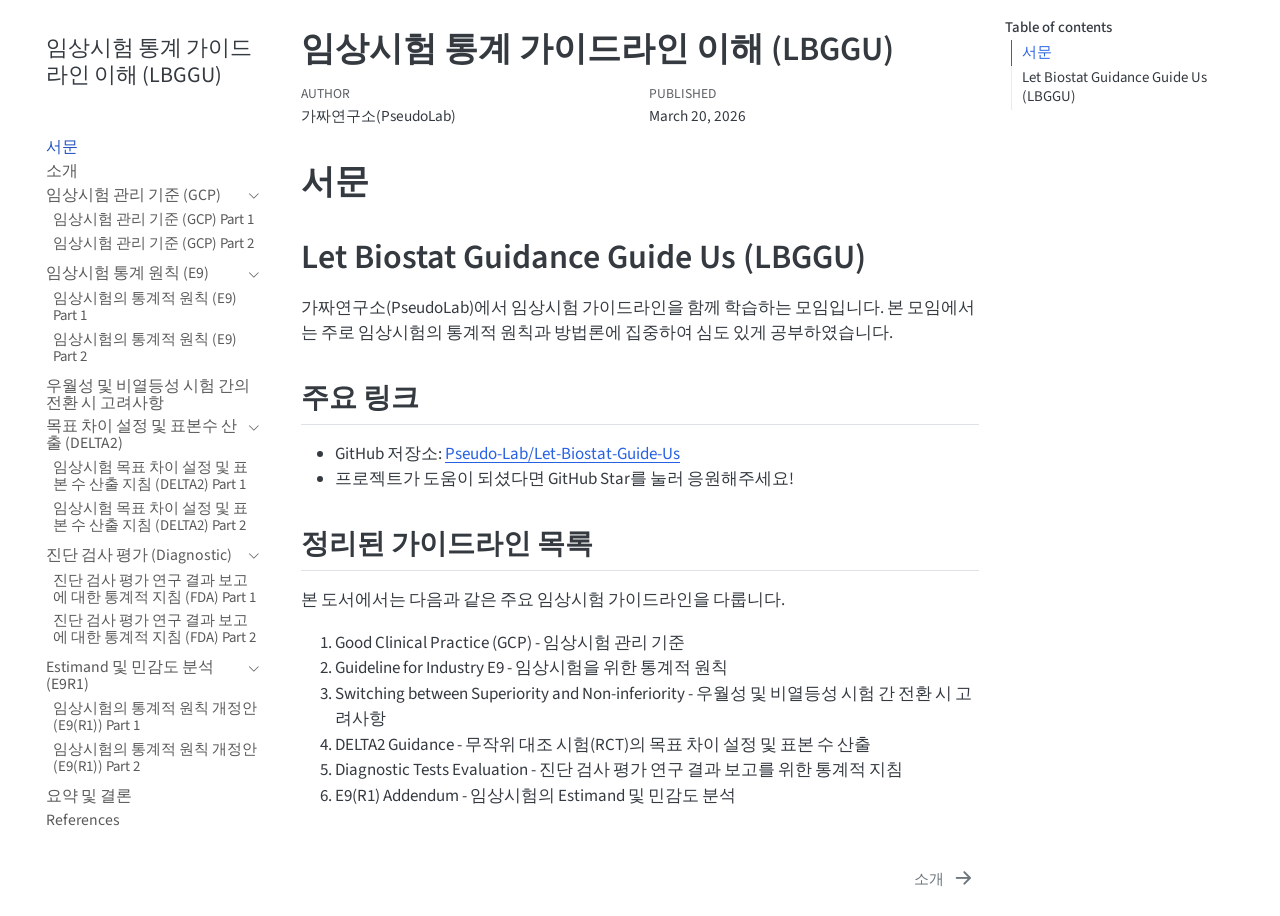
==== index.html @ e2dd45e2 "Built site for gh-pages" ====
<!DOCTYPE html>
<html xmlns="http://www.w3.org/1999/xhtml" lang="en" xml:lang="en"><head>

<meta charset="utf-8">
<meta name="generator" content="quarto-1.8.27">

<meta name="viewport" content="width=device-width, initial-scale=1.0, user-scalable=yes">

<meta name="author" content="가짜연구소(PseudoLab)">
<meta name="dcterms.date" content="2026-03-20">

<title>임상시험 통계 가이드라인 이해 (LBGGU)</title>
<style>
code{white-space: pre-wrap;}
span.smallcaps{font-variant: small-caps;}
div.columns{display: flex; gap: min(4vw, 1.5em);}
div.column{flex: auto; overflow-x: auto;}
div.hanging-indent{margin-left: 1.5em; text-indent: -1.5em;}
ul.task-list{list-style: none;}
ul.task-list li input[type="checkbox"] {
  width: 0.8em;
  margin: 0 0.8em 0.2em -1em; /* quarto-specific, see https://github.com/quarto-dev/quarto-cli/issues/4556 */ 
  vertical-align: middle;
}
</style>


<script src="site_libs/quarto-nav/quarto-nav.js"></script>
<script src="site_libs/quarto-nav/headroom.min.js"></script>
<script src="site_libs/clipboard/clipboard.min.js"></script>
<script src="site_libs/quarto-search/autocomplete.umd.js"></script>
<script src="site_libs/quarto-search/fuse.min.js"></script>
<script src="site_libs/quarto-search/quarto-search.js"></script>
<meta name="quarto:offset" content="./">
<link href="./intro.html" rel="next">
<script src="site_libs/quarto-html/quarto.js" type="module"></script>
<script src="site_libs/quarto-html/tabsets/tabsets.js" type="module"></script>
<script src="site_libs/quarto-html/axe/axe-check.js" type="module"></script>
<script src="site_libs/quarto-html/popper.min.js"></script>
<script src="site_libs/quarto-html/tippy.umd.min.js"></script>
<script src="site_libs/quarto-html/anchor.min.js"></script>
<link href="site_libs/quarto-html/tippy.css" rel="stylesheet">
<link href="site_libs/quarto-html/quarto-syntax-highlighting-ed96de9b727972fe78a7b5d16c58bf87.css" rel="stylesheet" id="quarto-text-highlighting-styles">
<script src="site_libs/bootstrap/bootstrap.min.js"></script>
<link href="site_libs/bootstrap/bootstrap-icons.css" rel="stylesheet">
<link href="site_libs/bootstrap/bootstrap-2c90c5d594fb2d977fd9b31380ea4076.min.css" rel="stylesheet" append-hash="true" id="quarto-bootstrap" data-mode="light">
<script id="quarto-search-options" type="application/json">{
  "location": "sidebar",
  "copy-button": false,
  "collapse-after": 3,
  "panel-placement": "start",
  "type": "textbox",
  "limit": 50,
  "keyboard-shortcut": [
    "f",
    "/",
    "s"
  ],
  "show-item-context": false,
  "language": {
    "search-no-results-text": "No results",
    "search-matching-documents-text": "matching documents",
    "search-copy-link-title": "Copy link to search",
    "search-hide-matches-text": "Hide additional matches",
    "search-more-match-text": "more match in this document",
    "search-more-matches-text": "more matches in this document",
    "search-clear-button-title": "Clear",
    "search-text-placeholder": "",
    "search-detached-cancel-button-title": "Cancel",
    "search-submit-button-title": "Submit",
    "search-label": "Search"
  }
}</script>


</head>

<body class="nav-sidebar floating quarto-light">

<div id="quarto-search-results"></div>
  <header id="quarto-header" class="headroom fixed-top">
  <nav class="quarto-secondary-nav">
    <div class="container-fluid d-flex">
      <button type="button" class="quarto-btn-toggle btn" data-bs-toggle="collapse" role="button" data-bs-target=".quarto-sidebar-collapse-item" aria-controls="quarto-sidebar" aria-expanded="false" aria-label="Toggle sidebar navigation" onclick="if (window.quartoToggleHeadroom) { window.quartoToggleHeadroom(); }">
        <i class="bi bi-layout-text-sidebar-reverse"></i>
      </button>
        <nav class="quarto-page-breadcrumbs" aria-label="breadcrumb"><ol class="breadcrumb"><li class="breadcrumb-item"><a href="./index.html">서문</a></li></ol></nav>
        <a class="flex-grow-1" role="navigation" data-bs-toggle="collapse" data-bs-target=".quarto-sidebar-collapse-item" aria-controls="quarto-sidebar" aria-expanded="false" aria-label="Toggle sidebar navigation" onclick="if (window.quartoToggleHeadroom) { window.quartoToggleHeadroom(); }">      
        </a>
      <button type="button" class="btn quarto-search-button" aria-label="Search" onclick="window.quartoOpenSearch();">
        <i class="bi bi-search"></i>
      </button>
    </div>
  </nav>
</header>
<!-- content -->
<div id="quarto-content" class="quarto-container page-columns page-rows-contents page-layout-article">
<!-- sidebar -->
  <nav id="quarto-sidebar" class="sidebar collapse collapse-horizontal quarto-sidebar-collapse-item sidebar-navigation floating overflow-auto">
    <div class="pt-lg-2 mt-2 text-left sidebar-header">
    <div class="sidebar-title mb-0 py-0">
      <a href="./">임상시험 통계 가이드라인 이해 (LBGGU)</a> 
    </div>
      </div>
        <div class="mt-2 flex-shrink-0 align-items-center">
        <div class="sidebar-search">
        <div id="quarto-search" class="" title="Search"></div>
        </div>
        </div>
    <div class="sidebar-menu-container"> 
    <ul class="list-unstyled mt-1">
        <li class="sidebar-item">
  <div class="sidebar-item-container"> 
  <a href="./index.html" class="sidebar-item-text sidebar-link active">
 <span class="menu-text">서문</span></a>
  </div>
</li>
        <li class="sidebar-item">
  <div class="sidebar-item-container"> 
  <a href="./intro.html" class="sidebar-item-text sidebar-link">
 <span class="menu-text">소개</span></a>
  </div>
</li>
        <li class="sidebar-item sidebar-item-section">
      <div class="sidebar-item-container"> 
            <a class="sidebar-item-text sidebar-link text-start" data-bs-toggle="collapse" data-bs-target="#quarto-sidebar-section-1" role="navigation" aria-expanded="true">
 <span class="menu-text">임상시험 관리 기준 (GCP)</span></a>
          <a class="sidebar-item-toggle text-start" data-bs-toggle="collapse" data-bs-target="#quarto-sidebar-section-1" role="navigation" aria-expanded="true" aria-label="Toggle section">
            <i class="bi bi-chevron-right ms-2"></i>
          </a> 
      </div>
      <ul id="quarto-sidebar-section-1" class="collapse list-unstyled sidebar-section depth1 show">  
          <li class="sidebar-item">
  <div class="sidebar-item-container"> 
  <a href="./gcp_part1.html" class="sidebar-item-text sidebar-link"><span class="chapter-title">임상시험 관리 기준 (GCP) Part 1</span></a>
  </div>
</li>
          <li class="sidebar-item">
  <div class="sidebar-item-container"> 
  <a href="./gcp_part2.html" class="sidebar-item-text sidebar-link"><span class="chapter-title">임상시험 관리 기준 (GCP) Part 2</span></a>
  </div>
</li>
      </ul>
  </li>
        <li class="sidebar-item sidebar-item-section">
      <div class="sidebar-item-container"> 
            <a class="sidebar-item-text sidebar-link text-start" data-bs-toggle="collapse" data-bs-target="#quarto-sidebar-section-2" role="navigation" aria-expanded="true">
 <span class="menu-text">임상시험 통계 원칙 (E9)</span></a>
          <a class="sidebar-item-toggle text-start" data-bs-toggle="collapse" data-bs-target="#quarto-sidebar-section-2" role="navigation" aria-expanded="true" aria-label="Toggle section">
            <i class="bi bi-chevron-right ms-2"></i>
          </a> 
      </div>
      <ul id="quarto-sidebar-section-2" class="collapse list-unstyled sidebar-section depth1 show">  
          <li class="sidebar-item">
  <div class="sidebar-item-container"> 
  <a href="./e9_part1.html" class="sidebar-item-text sidebar-link"><span class="chapter-title">임상시험의 통계적 원칙 (E9) Part 1</span></a>
  </div>
</li>
          <li class="sidebar-item">
  <div class="sidebar-item-container"> 
  <a href="./e9_part2.html" class="sidebar-item-text sidebar-link"><span class="chapter-title">임상시험의 통계적 원칙 (E9) Part 2</span></a>
  </div>
</li>
      </ul>
  </li>
        <li class="sidebar-item">
  <div class="sidebar-item-container"> 
  <a href="./switching.html" class="sidebar-item-text sidebar-link"><span class="chapter-title">우월성 및 비열등성 시험 간의 전환 시 고려사항</span></a>
  </div>
</li>
        <li class="sidebar-item sidebar-item-section">
      <div class="sidebar-item-container"> 
            <a class="sidebar-item-text sidebar-link text-start" data-bs-toggle="collapse" data-bs-target="#quarto-sidebar-section-3" role="navigation" aria-expanded="true">
 <span class="menu-text">목표 차이 설정 및 표본수 산출 (DELTA2)</span></a>
          <a class="sidebar-item-toggle text-start" data-bs-toggle="collapse" data-bs-target="#quarto-sidebar-section-3" role="navigation" aria-expanded="true" aria-label="Toggle section">
            <i class="bi bi-chevron-right ms-2"></i>
          </a> 
      </div>
      <ul id="quarto-sidebar-section-3" class="collapse list-unstyled sidebar-section depth1 show">  
          <li class="sidebar-item">
  <div class="sidebar-item-container"> 
  <a href="./delta_part1.html" class="sidebar-item-text sidebar-link"><span class="chapter-title">임상시험 목표 차이 설정 및 표본 수 산출 지침 (DELTA2) Part 1</span></a>
  </div>
</li>
          <li class="sidebar-item">
  <div class="sidebar-item-container"> 
  <a href="./delta_part2.html" class="sidebar-item-text sidebar-link"><span class="chapter-title">임상시험 목표 차이 설정 및 표본 수 산출 지침 (DELTA2) Part 2</span></a>
  </div>
</li>
      </ul>
  </li>
        <li class="sidebar-item sidebar-item-section">
      <div class="sidebar-item-container"> 
            <a class="sidebar-item-text sidebar-link text-start" data-bs-toggle="collapse" data-bs-target="#quarto-sidebar-section-4" role="navigation" aria-expanded="true">
 <span class="menu-text">진단 검사 평가 (Diagnostic)</span></a>
          <a class="sidebar-item-toggle text-start" data-bs-toggle="collapse" data-bs-target="#quarto-sidebar-section-4" role="navigation" aria-expanded="true" aria-label="Toggle section">
            <i class="bi bi-chevron-right ms-2"></i>
          </a> 
      </div>
      <ul id="quarto-sidebar-section-4" class="collapse list-unstyled sidebar-section depth1 show">  
          <li class="sidebar-item">
  <div class="sidebar-item-container"> 
  <a href="./diagnostic_part1.html" class="sidebar-item-text sidebar-link"><span class="chapter-title">진단 검사 평가 연구 결과 보고에 대한 통계적 지침 (FDA) Part 1</span></a>
  </div>
</li>
          <li class="sidebar-item">
  <div class="sidebar-item-container"> 
  <a href="./diagnostic_part2.html" class="sidebar-item-text sidebar-link"><span class="chapter-title">진단 검사 평가 연구 결과 보고에 대한 통계적 지침 (FDA) Part 2</span></a>
  </div>
</li>
      </ul>
  </li>
        <li class="sidebar-item sidebar-item-section">
      <div class="sidebar-item-container"> 
            <a class="sidebar-item-text sidebar-link text-start" data-bs-toggle="collapse" data-bs-target="#quarto-sidebar-section-5" role="navigation" aria-expanded="true">
 <span class="menu-text">Estimand 및 민감도 분석 (E9R1)</span></a>
          <a class="sidebar-item-toggle text-start" data-bs-toggle="collapse" data-bs-target="#quarto-sidebar-section-5" role="navigation" aria-expanded="true" aria-label="Toggle section">
            <i class="bi bi-chevron-right ms-2"></i>
          </a> 
      </div>
      <ul id="quarto-sidebar-section-5" class="collapse list-unstyled sidebar-section depth1 show">  
          <li class="sidebar-item">
  <div class="sidebar-item-container"> 
  <a href="./e9r1_part1.html" class="sidebar-item-text sidebar-link"><span class="chapter-title">임상시험의 통계적 원칙 개정안 (E9(R1)) Part 1</span></a>
  </div>
</li>
          <li class="sidebar-item">
  <div class="sidebar-item-container"> 
  <a href="./e9r1_part2.html" class="sidebar-item-text sidebar-link"><span class="chapter-title">임상시험의 통계적 원칙 개정안 (E9(R1)) Part 2</span></a>
  </div>
</li>
      </ul>
  </li>
        <li class="sidebar-item">
  <div class="sidebar-item-container"> 
  <a href="./summary.html" class="sidebar-item-text sidebar-link">
 <span class="menu-text">요약 및 결론</span></a>
  </div>
</li>
        <li class="sidebar-item">
  <div class="sidebar-item-container"> 
  <a href="./references.html" class="sidebar-item-text sidebar-link">
 <span class="menu-text">References</span></a>
  </div>
</li>
    </ul>
    </div>
</nav>
<div id="quarto-sidebar-glass" class="quarto-sidebar-collapse-item" data-bs-toggle="collapse" data-bs-target=".quarto-sidebar-collapse-item"></div>
<!-- margin-sidebar -->
    <div id="quarto-margin-sidebar" class="sidebar margin-sidebar">
        <nav id="TOC" role="doc-toc" class="toc-active">
    <h2 id="toc-title">Table of contents</h2>
   
  <ul>
  <li><a href="#서문" id="toc-서문" class="nav-link active" data-scroll-target="#서문">서문</a></li>
  <li><a href="#let-biostat-guidance-guide-us-lbggu" id="toc-let-biostat-guidance-guide-us-lbggu" class="nav-link" data-scroll-target="#let-biostat-guidance-guide-us-lbggu">Let Biostat Guidance Guide Us (LBGGU)</a>
  <ul class="collapse">
  <li><a href="#주요-링크" id="toc-주요-링크" class="nav-link" data-scroll-target="#주요-링크">주요 링크</a></li>
  <li><a href="#정리된-가이드라인-목록" id="toc-정리된-가이드라인-목록" class="nav-link" data-scroll-target="#정리된-가이드라인-목록">정리된 가이드라인 목록</a></li>
  </ul></li>
  </ul>
</nav>
    </div>
<!-- main -->
<main class="content" id="quarto-document-content">

<header id="title-block-header" class="quarto-title-block default">
<div class="quarto-title">
<h1 class="title">임상시험 통계 가이드라인 이해 (LBGGU)</h1>
</div>



<div class="quarto-title-meta">

    <div>
    <div class="quarto-title-meta-heading">Author</div>
    <div class="quarto-title-meta-contents">
             <p>가짜연구소(PseudoLab) </p>
          </div>
  </div>
    
    <div>
    <div class="quarto-title-meta-heading">Published</div>
    <div class="quarto-title-meta-contents">
      <p class="date">March 20, 2026</p>
    </div>
  </div>
  
    
  </div>
  


</header>


<section id="서문" class="level1 unnumbered">
<h1 class="unnumbered">서문</h1>
</section>
<section id="let-biostat-guidance-guide-us-lbggu" class="level1">
<h1>Let Biostat Guidance Guide Us (LBGGU)</h1>
<p>가짜연구소(PseudoLab)에서 임상시험 가이드라인을 함께 학습하는 모임입니다. 본 모임에서는 주로 임상시험의 통계적 원칙과 방법론에 집중하여 심도 있게 공부하였습니다.</p>
<section id="주요-링크" class="level2">
<h2 class="anchored" data-anchor-id="주요-링크">주요 링크</h2>
<ul>
<li>GitHub 저장소: <a href="https://github.com/Pseudo-Lab/Let-Biostat-Guidance-Guide-Us">Pseudo-Lab/Let-Biostat-Guide-Us</a></li>
<li>프로젝트가 도움이 되셨다면 GitHub Star를 눌러 응원해주세요!</li>
</ul>
</section>
<section id="정리된-가이드라인-목록" class="level2">
<h2 class="anchored" data-anchor-id="정리된-가이드라인-목록">정리된 가이드라인 목록</h2>
<p>본 도서에서는 다음과 같은 주요 임상시험 가이드라인을 다룹니다.</p>
<ol type="1">
<li>Good Clinical Practice (GCP) - 임상시험 관리 기준</li>
<li>Guideline for Industry E9 - 임상시험을 위한 통계적 원칙</li>
<li>Switching between Superiority and Non-inferiority - 우월성 및 비열등성 시험 간 전환 시 고려사항</li>
<li>DELTA2 Guidance - 무작위 대조 시험(RCT)의 목표 차이 설정 및 표본 수 산출</li>
<li>Diagnostic Tests Evaluation - 진단 검사 평가 연구 결과 보고를 위한 통계적 지침</li>
<li>E9(R1) Addendum - 임상시험의 Estimand 및 민감도 분석</li>
</ol>


</section>
</section>

</main> <!-- /main -->
<script id="quarto-html-after-body" type="application/javascript">
  window.document.addEventListener("DOMContentLoaded", function (event) {
    const icon = "";
    const anchorJS = new window.AnchorJS();
    anchorJS.options = {
      placement: 'right',
      icon: icon
    };
    anchorJS.add('.anchored');
    const isCodeAnnotation = (el) => {
      for (const clz of el.classList) {
        if (clz.startsWith('code-annotation-')) {                     
          return true;
        }
      }
      return false;
    }
    const onCopySuccess = function(e) {
      // button target
      const button = e.trigger;
      // don't keep focus
      button.blur();
      // flash "checked"
      button.classList.add('code-copy-button-checked');
      var currentTitle = button.getAttribute("title");
      button.setAttribute("title", "Copied!");
      let tooltip;
      if (window.bootstrap) {
        button.setAttribute("data-bs-toggle", "tooltip");
        button.setAttribute("data-bs-placement", "left");
        button.setAttribute("data-bs-title", "Copied!");
        tooltip = new bootstrap.Tooltip(button, 
          { trigger: "manual", 
            customClass: "code-copy-button-tooltip",
            offset: [0, -8]});
        tooltip.show();    
      }
      setTimeout(function() {
        if (tooltip) {
          tooltip.hide();
          button.removeAttribute("data-bs-title");
          button.removeAttribute("data-bs-toggle");
          button.removeAttribute("data-bs-placement");
        }
        button.setAttribute("title", currentTitle);
        button.classList.remove('code-copy-button-checked');
      }, 1000);
      // clear code selection
      e.clearSelection();
    }
    const getTextToCopy = function(trigger) {
      const outerScaffold = trigger.parentElement.cloneNode(true);
      const codeEl = outerScaffold.querySelector('code');
      for (const childEl of codeEl.children) {
        if (isCodeAnnotation(childEl)) {
          childEl.remove();
        }
      }
      return codeEl.innerText;
    }
    const clipboard = new window.ClipboardJS('.code-copy-button:not([data-in-quarto-modal])', {
      text: getTextToCopy
    });
    clipboard.on('success', onCopySuccess);
    if (window.document.getElementById('quarto-embedded-source-code-modal')) {
      const clipboardModal = new window.ClipboardJS('.code-copy-button[data-in-quarto-modal]', {
        text: getTextToCopy,
        container: window.document.getElementById('quarto-embedded-source-code-modal')
      });
      clipboardModal.on('success', onCopySuccess);
    }
      var localhostRegex = new RegExp(/^(?:http|https):\/\/localhost\:?[0-9]*\//);
      var mailtoRegex = new RegExp(/^mailto:/);
        var filterRegex = new RegExp('/' + window.location.host + '/');
      var isInternal = (href) => {
          return filterRegex.test(href) || localhostRegex.test(href) || mailtoRegex.test(href);
      }
      // Inspect non-navigation links and adorn them if external
     var links = window.document.querySelectorAll('a[href]:not(.nav-link):not(.navbar-brand):not(.toc-action):not(.sidebar-link):not(.sidebar-item-toggle):not(.pagination-link):not(.no-external):not([aria-hidden]):not(.dropdown-item):not(.quarto-navigation-tool):not(.about-link)');
      for (var i=0; i<links.length; i++) {
        const link = links[i];
        if (!isInternal(link.href)) {
          // undo the damage that might have been done by quarto-nav.js in the case of
          // links that we want to consider external
          if (link.dataset.originalHref !== undefined) {
            link.href = link.dataset.originalHref;
          }
        }
      }
    function tippyHover(el, contentFn, onTriggerFn, onUntriggerFn) {
      const config = {
        allowHTML: true,
        maxWidth: 500,
        delay: 100,
        arrow: false,
        appendTo: function(el) {
            return el.parentElement;
        },
        interactive: true,
        interactiveBorder: 10,
        theme: 'quarto',
        placement: 'bottom-start',
      };
      if (contentFn) {
        config.content = contentFn;
      }
      if (onTriggerFn) {
        config.onTrigger = onTriggerFn;
      }
      if (onUntriggerFn) {
        config.onUntrigger = onUntriggerFn;
      }
      window.tippy(el, config); 
    }
    const noterefs = window.document.querySelectorAll('a[role="doc-noteref"]');
    for (var i=0; i<noterefs.length; i++) {
      const ref = noterefs[i];
      tippyHover(ref, function() {
        // use id or data attribute instead here
        let href = ref.getAttribute('data-footnote-href') || ref.getAttribute('href');
        try { href = new URL(href).hash; } catch {}
        const id = href.replace(/^#\/?/, "");
        const note = window.document.getElementById(id);
        if (note) {
          return note.innerHTML;
        } else {
          return "";
        }
      });
    }
    const xrefs = window.document.querySelectorAll('a.quarto-xref');
    const processXRef = (id, note) => {
      // Strip column container classes
      const stripColumnClz = (el) => {
        el.classList.remove("page-full", "page-columns");
        if (el.children) {
          for (const child of el.children) {
            stripColumnClz(child);
          }
        }
      }
      stripColumnClz(note)
      if (id === null || id.startsWith('sec-')) {
        // Special case sections, only their first couple elements
        const container = document.createElement("div");
        if (note.children && note.children.length > 2) {
          container.appendChild(note.children[0].cloneNode(true));
          for (let i = 1; i < note.children.length; i++) {
            const child = note.children[i];
            if (child.tagName === "P" && child.innerText === "") {
              continue;
            } else {
              container.appendChild(child.cloneNode(true));
              break;
            }
          }
          if (window.Quarto?.typesetMath) {
            window.Quarto.typesetMath(container);
          }
          return container.innerHTML
        } else {
          if (window.Quarto?.typesetMath) {
            window.Quarto.typesetMath(note);
          }
          return note.innerHTML;
        }
      } else {
        // Remove any anchor links if they are present
        const anchorLink = note.querySelector('a.anchorjs-link');
        if (anchorLink) {
          anchorLink.remove();
        }
        if (window.Quarto?.typesetMath) {
          window.Quarto.typesetMath(note);
        }
        if (note.classList.contains("callout")) {
          return note.outerHTML;
        } else {
          return note.innerHTML;
        }
      }
    }
    for (var i=0; i<xrefs.length; i++) {
      const xref = xrefs[i];
      tippyHover(xref, undefined, function(instance) {
        instance.disable();
        let url = xref.getAttribute('href');
        let hash = undefined; 
        if (url.startsWith('#')) {
          hash = url;
        } else {
          try { hash = new URL(url).hash; } catch {}
        }
        if (hash) {
          const id = hash.replace(/^#\/?/, "");
          const note = window.document.getElementById(id);
          if (note !== null) {
            try {
              const html = processXRef(id, note.cloneNode(true));
              instance.setContent(html);
            } finally {
              instance.enable();
              instance.show();
            }
          } else {
            // See if we can fetch this
            fetch(url.split('#')[0])
            .then(res => res.text())
            .then(html => {
              const parser = new DOMParser();
              const htmlDoc = parser.parseFromString(html, "text/html");
              const note = htmlDoc.getElementById(id);
              if (note !== null) {
                const html = processXRef(id, note);
                instance.setContent(html);
              } 
            }).finally(() => {
              instance.enable();
              instance.show();
            });
          }
        } else {
          // See if we can fetch a full url (with no hash to target)
          // This is a special case and we should probably do some content thinning / targeting
          fetch(url)
          .then(res => res.text())
          .then(html => {
            const parser = new DOMParser();
            const htmlDoc = parser.parseFromString(html, "text/html");
            const note = htmlDoc.querySelector('main.content');
            if (note !== null) {
              // This should only happen for chapter cross references
              // (since there is no id in the URL)
              // remove the first header
              if (note.children.length > 0 && note.children[0].tagName === "HEADER") {
                note.children[0].remove();
              }
              const html = processXRef(null, note);
              instance.setContent(html);
            } 
          }).finally(() => {
            instance.enable();
            instance.show();
          });
        }
      }, function(instance) {
      });
    }
        let selectedAnnoteEl;
        const selectorForAnnotation = ( cell, annotation) => {
          let cellAttr = 'data-code-cell="' + cell + '"';
          let lineAttr = 'data-code-annotation="' +  annotation + '"';
          const selector = 'span[' + cellAttr + '][' + lineAttr + ']';
          return selector;
        }
        const selectCodeLines = (annoteEl) => {
          const doc = window.document;
          const targetCell = annoteEl.getAttribute("data-target-cell");
          const targetAnnotation = annoteEl.getAttribute("data-target-annotation");
          const annoteSpan = window.document.querySelector(selectorForAnnotation(targetCell, targetAnnotation));
          const lines = annoteSpan.getAttribute("data-code-lines").split(",");
          const lineIds = lines.map((line) => {
            return targetCell + "-" + line;
          })
          let top = null;
          let height = null;
          let parent = null;
          if (lineIds.length > 0) {
              //compute the position of the single el (top and bottom and make a div)
              const el = window.document.getElementById(lineIds[0]);
              top = el.offsetTop;
              height = el.offsetHeight;
              parent = el.parentElement.parentElement;
            if (lineIds.length > 1) {
              const lastEl = window.document.getElementById(lineIds[lineIds.length - 1]);
              const bottom = lastEl.offsetTop + lastEl.offsetHeight;
              height = bottom - top;
            }
            if (top !== null && height !== null && parent !== null) {
              // cook up a div (if necessary) and position it 
              let div = window.document.getElementById("code-annotation-line-highlight");
              if (div === null) {
                div = window.document.createElement("div");
                div.setAttribute("id", "code-annotation-line-highlight");
                div.style.position = 'absolute';
                parent.appendChild(div);
              }
              div.style.top = top - 2 + "px";
              div.style.height = height + 4 + "px";
              div.style.left = 0;
              let gutterDiv = window.document.getElementById("code-annotation-line-highlight-gutter");
              if (gutterDiv === null) {
                gutterDiv = window.document.createElement("div");
                gutterDiv.setAttribute("id", "code-annotation-line-highlight-gutter");
                gutterDiv.style.position = 'absolute';
                const codeCell = window.document.getElementById(targetCell);
                const gutter = codeCell.querySelector('.code-annotation-gutter');
                gutter.appendChild(gutterDiv);
              }
              gutterDiv.style.top = top - 2 + "px";
              gutterDiv.style.height = height + 4 + "px";
            }
            selectedAnnoteEl = annoteEl;
          }
        };
        const unselectCodeLines = () => {
          const elementsIds = ["code-annotation-line-highlight", "code-annotation-line-highlight-gutter"];
          elementsIds.forEach((elId) => {
            const div = window.document.getElementById(elId);
            if (div) {
              div.remove();
            }
          });
          selectedAnnoteEl = undefined;
        };
          // Handle positioning of the toggle
      window.addEventListener(
        "resize",
        throttle(() => {
          elRect = undefined;
          if (selectedAnnoteEl) {
            selectCodeLines(selectedAnnoteEl);
          }
        }, 10)
      );
      function throttle(fn, ms) {
      let throttle = false;
      let timer;
        return (...args) => {
          if(!throttle) { // first call gets through
              fn.apply(this, args);
              throttle = true;
          } else { // all the others get throttled
              if(timer) clearTimeout(timer); // cancel #2
              timer = setTimeout(() => {
                fn.apply(this, args);
                timer = throttle = false;
              }, ms);
          }
        };
      }
        // Attach click handler to the DT
        const annoteDls = window.document.querySelectorAll('dt[data-target-cell]');
        for (const annoteDlNode of annoteDls) {
          annoteDlNode.addEventListener('click', (event) => {
            const clickedEl = event.target;
            if (clickedEl !== selectedAnnoteEl) {
              unselectCodeLines();
              const activeEl = window.document.querySelector('dt[data-target-cell].code-annotation-active');
              if (activeEl) {
                activeEl.classList.remove('code-annotation-active');
              }
              selectCodeLines(clickedEl);
              clickedEl.classList.add('code-annotation-active');
            } else {
              // Unselect the line
              unselectCodeLines();
              clickedEl.classList.remove('code-annotation-active');
            }
          });
        }
    const findCites = (el) => {
      const parentEl = el.parentElement;
      if (parentEl) {
        const cites = parentEl.dataset.cites;
        if (cites) {
          return {
            el,
            cites: cites.split(' ')
          };
        } else {
          return findCites(el.parentElement)
        }
      } else {
        return undefined;
      }
    };
    var bibliorefs = window.document.querySelectorAll('a[role="doc-biblioref"]');
    for (var i=0; i<bibliorefs.length; i++) {
      const ref = bibliorefs[i];
      const citeInfo = findCites(ref);
      if (citeInfo) {
        tippyHover(citeInfo.el, function() {
          var popup = window.document.createElement('div');
          citeInfo.cites.forEach(function(cite) {
            var citeDiv = window.document.createElement('div');
            citeDiv.classList.add('hanging-indent');
            citeDiv.classList.add('csl-entry');
            var biblioDiv = window.document.getElementById('ref-' + cite);
            if (biblioDiv) {
              citeDiv.innerHTML = biblioDiv.innerHTML;
            }
            popup.appendChild(citeDiv);
          });
          return popup.innerHTML;
        });
      }
    }
  });
  </script>
<nav class="page-navigation">
  <div class="nav-page nav-page-previous">
  </div>
  <div class="nav-page nav-page-next">
      <a href="./intro.html" class="pagination-link" aria-label="소개">
        <span class="nav-page-text">소개</span> <i class="bi bi-arrow-right-short"></i>
      </a>
  </div>
</nav>
</div> <!-- /content -->




</body></html>
---- site_libs/quarto-html/tippy.css ----
.tippy-box[data-animation=fade][data-state=hidden]{opacity:0}[data-tippy-root]{max-width:calc(100vw - 10px)}.tippy-box{position:relative;background-color:#333;color:#fff;border-radius:4px;font-size:14px;line-height:1.4;white-space:normal;outline:0;transition-property:transform,visibility,opacity}.tippy-box[data-placement^=top]>.tippy-arrow{bottom:0}.tippy-box[data-placement^=top]>.tippy-arrow:before{bottom:-7px;left:0;border-width:8px 8px 0;border-top-color:initial;transform-origin:center top}.tippy-box[data-placement^=bottom]>.tippy-arrow{top:0}.tippy-box[data-placement^=bottom]>.tippy-arrow:before{top:-7px;left:0;border-width:0 8px 8px;border-bottom-color:initial;transform-origin:center bottom}.tippy-box[data-placement^=left]>.tippy-arrow{right:0}.tippy-box[data-placement^=left]>.tippy-arrow:before{border-width:8px 0 8px 8px;border-left-color:initial;right:-7px;transform-origin:center left}.tippy-box[data-placement^=right]>.tippy-arrow{left:0}.tippy-box[data-placement^=right]>.tippy-arrow:before{left:-7px;border-width:8px 8px 8px 0;border-right-color:initial;transform-origin:center right}.tippy-box[data-inertia][data-state=visible]{transition-timing-function:cubic-bezier(.54,1.5,.38,1.11)}.tippy-arrow{width:16px;height:16px;color:#333}.tippy-arrow:before{content:"";position:absolute;border-color:transparent;border-style:solid}.tippy-content{position:relative;padding:5px 9px;z-index:1}
---- site_libs/quarto-html/quarto-syntax-highlighting-ed96de9b727972fe78a7b5d16c58bf87.css ----
/* quarto syntax highlight colors */
:root {
  --quarto-hl-ot-color: #003B4F;
  --quarto-hl-at-color: #657422;
  --quarto-hl-ss-color: #20794D;
  --quarto-hl-an-color: #5E5E5E;
  --quarto-hl-fu-color: #4758AB;
  --quarto-hl-st-color: #20794D;
  --quarto-hl-cf-color: #003B4F;
  --quarto-hl-op-color: #5E5E5E;
  --quarto-hl-er-color: #AD0000;
  --quarto-hl-bn-color: #AD0000;
  --quarto-hl-al-color: #AD0000;
  --quarto-hl-va-color: #111111;
  --quarto-hl-bu-color: inherit;
  --quarto-hl-ex-color: inherit;
  --quarto-hl-pp-color: #AD0000;
  --quarto-hl-in-color: #5E5E5E;
  --quarto-hl-vs-color: #20794D;
  --quarto-hl-wa-color: #5E5E5E;
  --quarto-hl-do-color: #5E5E5E;
  --quarto-hl-im-color: #00769E;
  --quarto-hl-ch-color: #20794D;
  --quarto-hl-dt-color: #AD0000;
  --quarto-hl-fl-color: #AD0000;
  --quarto-hl-co-color: #5E5E5E;
  --quarto-hl-cv-color: #5E5E5E;
  --quarto-hl-cn-color: #8f5902;
  --quarto-hl-sc-color: #5E5E5E;
  --quarto-hl-dv-color: #AD0000;
  --quarto-hl-kw-color: #003B4F;
}

/* other quarto variables */
:root {
  --quarto-font-monospace: SFMono-Regular, Menlo, Monaco, Consolas, "Liberation Mono", "Courier New", monospace;
}

/* syntax highlight based on Pandoc's rules */
pre > code.sourceCode > span {
  color: #003B4F;
}

code.sourceCode > span {
  color: #003B4F;
}

div.sourceCode,
div.sourceCode pre.sourceCode {
  color: #003B4F;
}

/* Normal */
code span {
  color: #003B4F;
}

/* Alert */
code span.al {
  color: #AD0000;
  font-style: inherit;
}

/* Annotation */
code span.an {
  color: #5E5E5E;
  font-style: inherit;
}

/* Attribute */
code span.at {
  color: #657422;
  font-style: inherit;
}

/* BaseN */
code span.bn {
  color: #AD0000;
  font-style: inherit;
}

/* BuiltIn */
code span.bu {
  font-style: inherit;
}

/* ControlFlow */
code span.cf {
  color: #003B4F;
  font-weight: bold;
  font-style: inherit;
}

/* Char */
code span.ch {
  color: #20794D;
  font-style: inherit;
}

/* Constant */
code span.cn {
  color: #8f5902;
  font-style: inherit;
}

/* Comment */
code span.co {
  color: #5E5E5E;
  font-style: inherit;
}

/* CommentVar */
code span.cv {
  color: #5E5E5E;
  font-style: italic;
}

/* Documentation */
code span.do {
  color: #5E5E5E;
  font-style: italic;
}

/* DataType */
code span.dt {
  color: #AD0000;
  font-style: inherit;
}

/* DecVal */
code span.dv {
  color: #AD0000;
  font-style: inherit;
}

/* Error */
code span.er {
  color: #AD0000;
  font-style: inherit;
}

/* Extension */
code span.ex {
  font-style: inherit;
}

/* Float */
code span.fl {
  color: #AD0000;
  font-style: inherit;
}

/* Function */
code span.fu {
  color: #4758AB;
  font-style: inherit;
}

/* Import */
code span.im {
  color: #00769E;
  font-style: inherit;
}

/* Information */
code span.in {
  color: #5E5E5E;
  font-style: inherit;
}

/* Keyword */
code span.kw {
  color: #003B4F;
  font-weight: bold;
  font-style: inherit;
}

/* Operator */
code span.op {
  color: #5E5E5E;
  font-style: inherit;
}

/* Other */
code span.ot {
  color: #003B4F;
  font-style: inherit;
}

/* Preprocessor */
code span.pp {
  color: #AD0000;
  font-style: inherit;
}

/* SpecialChar */
code span.sc {
  color: #5E5E5E;
  font-style: inherit;
}

/* SpecialString */
code span.ss {
  color: #20794D;
  font-style: inherit;
}

/* String */
code span.st {
  color: #20794D;
  font-style: inherit;
}

/* Variable */
code span.va {
  color: #111111;
  font-style: inherit;
}

/* VerbatimString */
code span.vs {
  color: #20794D;
  font-style: inherit;
}

/* Warning */
code span.wa {
  color: #5E5E5E;
  font-style: italic;
}

.prevent-inlining {
  content: "</";
}

/*# sourceMappingURL=0920dd6d7437995b8cdf7429764427b1.css.map */
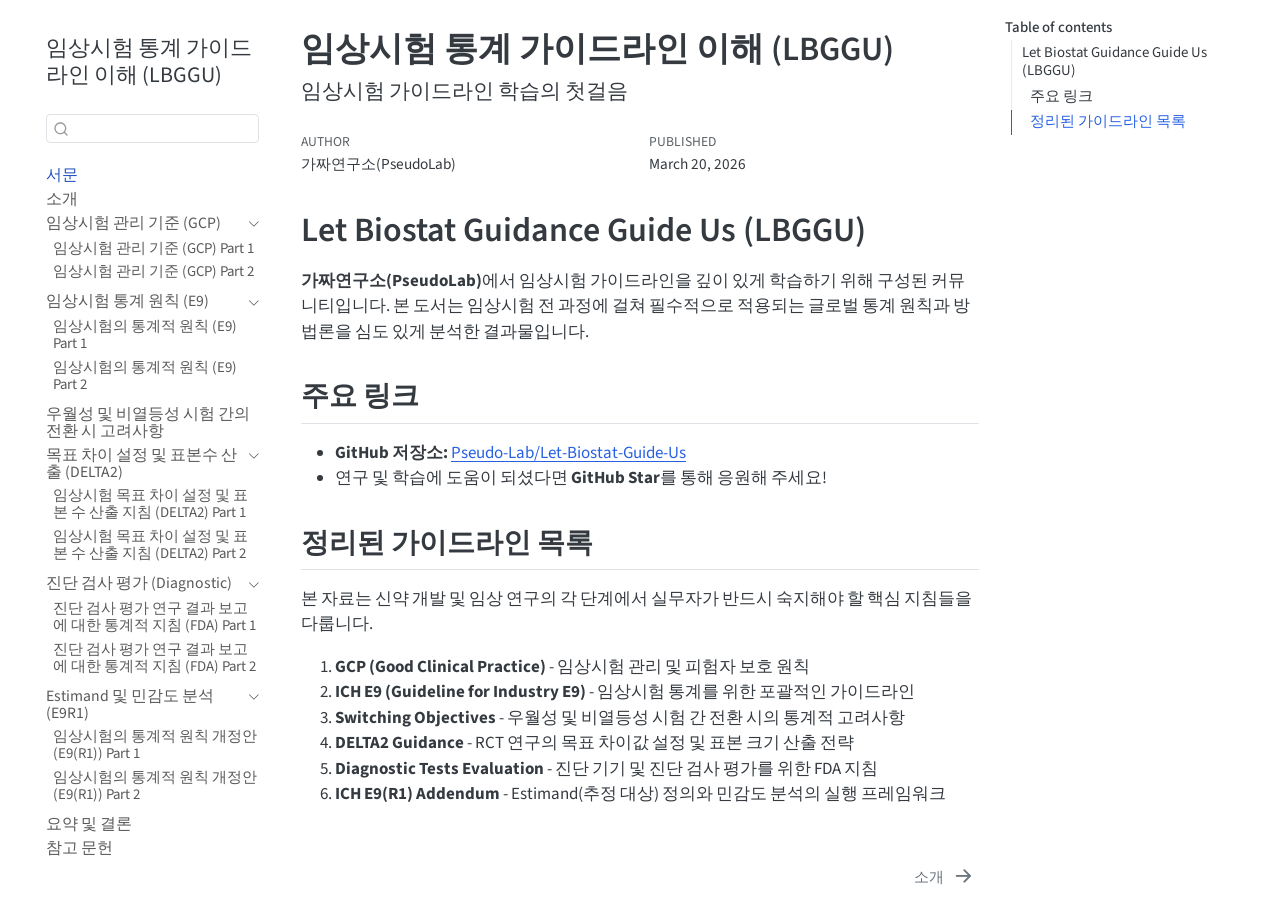
==== commit 253c19f5: "Built site for gh-pages" ====
--- a/index.html
+++ b/index.html
@@ -2,7 +2,7 @@
 <html xmlns="http://www.w3.org/1999/xhtml" lang="en" xml:lang="en"><head>
 
 <meta charset="utf-8">
-<meta name="generator" content="quarto-1.8.27">
+<meta name="generator" content="quarto-1.9.36">
 
 <meta name="viewport" content="width=device-width, initial-scale=1.0, user-scalable=yes">
 
@@ -11,6 +11,9 @@
 
 <title>임상시험 통계 가이드라인 이해 (LBGGU)</title>
 <style>
+/* Default styles provided by pandoc.
+** See https://pandoc.org/MANUAL.html#variables-for-html for config info.
+*/
 code{white-space: pre-wrap;}
 span.smallcaps{font-variant: small-caps;}
 div.columns{display: flex; gap: min(4vw, 1.5em);}
@@ -35,15 +38,14 @@
 <link href="./intro.html" rel="next">
 <script src="site_libs/quarto-html/quarto.js" type="module"></script>
 <script src="site_libs/quarto-html/tabsets/tabsets.js" type="module"></script>
-<script src="site_libs/quarto-html/axe/axe-check.js" type="module"></script>
 <script src="site_libs/quarto-html/popper.min.js"></script>
 <script src="site_libs/quarto-html/tippy.umd.min.js"></script>
 <script src="site_libs/quarto-html/anchor.min.js"></script>
 <link href="site_libs/quarto-html/tippy.css" rel="stylesheet">
-<link href="site_libs/quarto-html/quarto-syntax-highlighting-ed96de9b727972fe78a7b5d16c58bf87.css" rel="stylesheet" id="quarto-text-highlighting-styles">
+<link href="site_libs/quarto-html/quarto-syntax-highlighting-845c23b38eaddc0f92fda52bfe77a8c8.css" rel="stylesheet" id="quarto-text-highlighting-styles">
 <script src="site_libs/bootstrap/bootstrap.min.js"></script>
 <link href="site_libs/bootstrap/bootstrap-icons.css" rel="stylesheet">
-<link href="site_libs/bootstrap/bootstrap-2c90c5d594fb2d977fd9b31380ea4076.min.css" rel="stylesheet" append-hash="true" id="quarto-bootstrap" data-mode="light">
+<link href="site_libs/bootstrap/bootstrap-44ee0976171e9be92e6ebe9be850cd66.min.css" rel="stylesheet" append-hash="true" id="quarto-bootstrap" data-mode="light">
 <script id="quarto-search-options" type="application/json">{
   "location": "sidebar",
   "copy-button": false,
@@ -84,7 +86,7 @@
       <button type="button" class="quarto-btn-toggle btn" data-bs-toggle="collapse" role="button" data-bs-target=".quarto-sidebar-collapse-item" aria-controls="quarto-sidebar" aria-expanded="false" aria-label="Toggle sidebar navigation" onclick="if (window.quartoToggleHeadroom) { window.quartoToggleHeadroom(); }">
         <i class="bi bi-layout-text-sidebar-reverse"></i>
       </button>
-        <nav class="quarto-page-breadcrumbs" aria-label="breadcrumb"><ol class="breadcrumb"><li class="breadcrumb-item"><a href="./index.html">서문</a></li></ol></nav>
+        <nav class="quarto-page-breadcrumbs" aria-label="breadcrumb"><ol class="breadcrumb"><li class="breadcrumb-item"><a href="./index.html"><span class="chapter-title">서문</span></a></li></ol></nav>
         <a class="flex-grow-1" role="navigation" data-bs-toggle="collapse" data-bs-target=".quarto-sidebar-collapse-item" aria-controls="quarto-sidebar" aria-expanded="false" aria-label="Toggle sidebar navigation" onclick="if (window.quartoToggleHeadroom) { window.quartoToggleHeadroom(); }">      
         </a>
       <button type="button" class="btn quarto-search-button" aria-label="Search" onclick="window.quartoOpenSearch();">
@@ -111,14 +113,12 @@
     <ul class="list-unstyled mt-1">
         <li class="sidebar-item">
   <div class="sidebar-item-container"> 
-  <a href="./index.html" class="sidebar-item-text sidebar-link active">
- <span class="menu-text">서문</span></a>
+  <a href="./index.html" class="sidebar-item-text sidebar-link active"><span class="chapter-title">서문</span></a>
   </div>
 </li>
         <li class="sidebar-item">
   <div class="sidebar-item-container"> 
-  <a href="./intro.html" class="sidebar-item-text sidebar-link">
- <span class="menu-text">소개</span></a>
+  <a href="./intro.html" class="sidebar-item-text sidebar-link"><span class="chapter-title">소개</span></a>
   </div>
 </li>
         <li class="sidebar-item sidebar-item-section">
@@ -233,14 +233,12 @@
   </li>
         <li class="sidebar-item">
   <div class="sidebar-item-container"> 
-  <a href="./summary.html" class="sidebar-item-text sidebar-link">
- <span class="menu-text">요약 및 결론</span></a>
+  <a href="./summary.html" class="sidebar-item-text sidebar-link"><span class="chapter-title">요약 및 결론</span></a>
   </div>
 </li>
         <li class="sidebar-item">
   <div class="sidebar-item-container"> 
-  <a href="./references.html" class="sidebar-item-text sidebar-link">
- <span class="menu-text">References</span></a>
+  <a href="./references.html" class="sidebar-item-text sidebar-link"><span class="chapter-title">참고 문헌</span></a>
   </div>
 </li>
     </ul>
@@ -253,8 +251,7 @@
     <h2 id="toc-title">Table of contents</h2>
    
   <ul>
-  <li><a href="#서문" id="toc-서문" class="nav-link active" data-scroll-target="#서문">서문</a></li>
-  <li><a href="#let-biostat-guidance-guide-us-lbggu" id="toc-let-biostat-guidance-guide-us-lbggu" class="nav-link" data-scroll-target="#let-biostat-guidance-guide-us-lbggu">Let Biostat Guidance Guide Us (LBGGU)</a>
+  <li><a href="#let-biostat-guidance-guide-us-lbggu" id="toc-let-biostat-guidance-guide-us-lbggu" class="nav-link active" data-scroll-target="#let-biostat-guidance-guide-us-lbggu">Let Biostat Guidance Guide Us (LBGGU)</a>
   <ul class="collapse">
   <li><a href="#주요-링크" id="toc-주요-링크" class="nav-link" data-scroll-target="#주요-링크">주요 링크</a></li>
   <li><a href="#정리된-가이드라인-목록" id="toc-정리된-가이드라인-목록" class="nav-link" data-scroll-target="#정리된-가이드라인-목록">정리된 가이드라인 목록</a></li>
@@ -268,6 +265,7 @@
 <header id="title-block-header" class="quarto-title-block default">
 <div class="quarto-title">
 <h1 class="title">임상시험 통계 가이드라인 이해 (LBGGU)</h1>
+<p class="subtitle lead">임상시험 가이드라인 학습의 첫걸음</p>
 </div>
 
 
@@ -296,29 +294,26 @@
 </header>
 
 
-<section id="서문" class="level1 unnumbered">
-<h1 class="unnumbered">서문</h1>
-</section>
 <section id="let-biostat-guidance-guide-us-lbggu" class="level1">
 <h1>Let Biostat Guidance Guide Us (LBGGU)</h1>
-<p>가짜연구소(PseudoLab)에서 임상시험 가이드라인을 함께 학습하는 모임입니다. 본 모임에서는 주로 임상시험의 통계적 원칙과 방법론에 집중하여 심도 있게 공부하였습니다.</p>
+<p><strong>가짜연구소(PseudoLab)</strong>에서 임상시험 가이드라인을 깊이 있게 학습하기 위해 구성된 커뮤니티입니다. 본 도서는 임상시험 전 과정에 걸쳐 필수적으로 적용되는 글로벌 통계 원칙과 방법론을 심도 있게 분석한 결과물입니다.</p>
 <section id="주요-링크" class="level2">
 <h2 class="anchored" data-anchor-id="주요-링크">주요 링크</h2>
 <ul>
-<li>GitHub 저장소: <a href="https://github.com/Pseudo-Lab/Let-Biostat-Guidance-Guide-Us">Pseudo-Lab/Let-Biostat-Guide-Us</a></li>
-<li>프로젝트가 도움이 되셨다면 GitHub Star를 눌러 응원해주세요!</li>
+<li><strong>GitHub 저장소:</strong> <a href="https://github.com/Pseudo-Lab/Let-Biostat-Guidance-Guide-Us">Pseudo-Lab/Let-Biostat-Guide-Us</a></li>
+<li>연구 및 학습에 도움이 되셨다면 <strong>GitHub Star</strong>를 통해 응원해 주세요!</li>
 </ul>
 </section>
 <section id="정리된-가이드라인-목록" class="level2">
 <h2 class="anchored" data-anchor-id="정리된-가이드라인-목록">정리된 가이드라인 목록</h2>
-<p>본 도서에서는 다음과 같은 주요 임상시험 가이드라인을 다룹니다.</p>
+<p>본 자료는 신약 개발 및 임상 연구의 각 단계에서 실무자가 반드시 숙지해야 할 핵심 지침들을 다룹니다.</p>
 <ol type="1">
-<li>Good Clinical Practice (GCP) - 임상시험 관리 기준</li>
-<li>Guideline for Industry E9 - 임상시험을 위한 통계적 원칙</li>
-<li>Switching between Superiority and Non-inferiority - 우월성 및 비열등성 시험 간 전환 시 고려사항</li>
-<li>DELTA2 Guidance - 무작위 대조 시험(RCT)의 목표 차이 설정 및 표본 수 산출</li>
-<li>Diagnostic Tests Evaluation - 진단 검사 평가 연구 결과 보고를 위한 통계적 지침</li>
-<li>E9(R1) Addendum - 임상시험의 Estimand 및 민감도 분석</li>
+<li><strong>GCP (Good Clinical Practice)</strong> - 임상시험 관리 및 피험자 보호 원칙</li>
+<li><strong>ICH E9 (Guideline for Industry E9)</strong> - 임상시험 통계를 위한 포괄적인 가이드라인</li>
+<li><strong>Switching Objectives</strong> - 우월성 및 비열등성 시험 간 전환 시의 통계적 고려사항</li>
+<li><strong>DELTA2 Guidance</strong> - RCT 연구의 목표 차이값 설정 및 표본 크기 산출 전략</li>
+<li><strong>Diagnostic Tests Evaluation</strong> - 진단 기기 및 진단 검사 평가를 위한 FDA 지침</li>
+<li><strong>ICH E9(R1) Addendum</strong> - Estimand(추정 대상) 정의와 민감도 분석의 실행 프레임워크</li>
 </ol>
 
 
@@ -731,7 +726,7 @@
   </div>
   <div class="nav-page nav-page-next">
       <a href="./intro.html" class="pagination-link" aria-label="소개">
-        <span class="nav-page-text">소개</span> <i class="bi bi-arrow-right-short"></i>
+        <span class="nav-page-text"><span class="chapter-title">소개</span></span> <i class="bi bi-arrow-right-short"></i>
       </a>
   </div>
 </nav>
--- a/site_libs/quarto-html/quarto-syntax-highlighting-845c23b38eaddc0f92fda52bfe77a8c8.css
+++ b/site_libs/quarto-html/quarto-syntax-highlighting-845c23b38eaddc0f92fda52bfe77a8c8.css
@@ -0,0 +1,236 @@
+/* quarto syntax highlight colors */
+:root {
+  --quarto-hl-ot-color: #003B4F;
+  --quarto-hl-at-color: #657422;
+  --quarto-hl-ss-color: #20794D;
+  --quarto-hl-an-color: #5E5E5E;
+  --quarto-hl-fu-color: #4758AB;
+  --quarto-hl-st-color: #20794D;
+  --quarto-hl-cf-color: #003B4F;
+  --quarto-hl-op-color: #5E5E5E;
+  --quarto-hl-er-color: #AD0000;
+  --quarto-hl-bn-color: #AD0000;
+  --quarto-hl-al-color: #AD0000;
+  --quarto-hl-va-color: #111111;
+  --quarto-hl-bu-color: inherit;
+  --quarto-hl-ex-color: inherit;
+  --quarto-hl-pp-color: #AD0000;
+  --quarto-hl-in-color: #5E5E5E;
+  --quarto-hl-vs-color: #20794D;
+  --quarto-hl-wa-color: #5E5E5E;
+  --quarto-hl-do-color: #5E5E5E;
+  --quarto-hl-im-color: #00769E;
+  --quarto-hl-ch-color: #20794D;
+  --quarto-hl-dt-color: #AD0000;
+  --quarto-hl-fl-color: #AD0000;
+  --quarto-hl-co-color: #5E5E5E;
+  --quarto-hl-cv-color: #5E5E5E;
+  --quarto-hl-cn-color: #8f5902;
+  --quarto-hl-sc-color: #5E5E5E;
+  --quarto-hl-dv-color: #AD0000;
+  --quarto-hl-kw-color: #003B4F;
+}
+
+/* other quarto variables */
+:root {
+  --quarto-font-monospace: SFMono-Regular, Menlo, Monaco, Consolas, "Liberation Mono", "Courier New", monospace;
+}
+
+/* syntax highlight based on Pandoc's rules */
+pre > code.sourceCode > span {
+  color: #003B4F;
+}
+
+code.sourceCode > span {
+  color: #003B4F;
+}
+
+div.sourceCode,
+div.sourceCode pre.sourceCode {
+  color: #003B4F;
+}
+
+/* Normal */
+code span {
+  color: #003B4F;
+}
+
+/* Alert */
+code span.al {
+  color: #AD0000;
+  font-style: inherit;
+}
+
+/* Annotation */
+code span.an {
+  color: #5E5E5E;
+  font-style: inherit;
+}
+
+/* Attribute */
+code span.at {
+  color: #657422;
+  font-style: inherit;
+}
+
+/* BaseN */
+code span.bn {
+  color: #AD0000;
+  font-style: inherit;
+}
+
+/* BuiltIn */
+code span.bu {
+  font-style: inherit;
+}
+
+/* ControlFlow */
+code span.cf {
+  color: #003B4F;
+  font-weight: bold;
+  font-style: inherit;
+}
+
+/* Char */
+code span.ch {
+  color: #20794D;
+  font-style: inherit;
+}
+
+/* Constant */
+code span.cn {
+  color: #8f5902;
+  font-style: inherit;
+}
+
+/* Comment */
+code span.co {
+  color: #5E5E5E;
+  font-style: inherit;
+}
+
+/* CommentVar */
+code span.cv {
+  color: #5E5E5E;
+  font-style: italic;
+}
+
+/* Documentation */
+code span.do {
+  color: #5E5E5E;
+  font-style: italic;
+}
+
+/* DataType */
+code span.dt {
+  color: #AD0000;
+  font-style: inherit;
+}
+
+/* DecVal */
+code span.dv {
+  color: #AD0000;
+  font-style: inherit;
+}
+
+/* Error */
+code span.er {
+  color: #AD0000;
+  font-style: inherit;
+}
+
+/* Extension */
+code span.ex {
+  font-style: inherit;
+}
+
+/* Float */
+code span.fl {
+  color: #AD0000;
+  font-style: inherit;
+}
+
+/* Function */
+code span.fu {
+  color: #4758AB;
+  font-style: inherit;
+}
+
+/* Import */
+code span.im {
+  color: #00769E;
+  font-style: inherit;
+}
+
+/* Information */
+code span.in {
+  color: #5E5E5E;
+  font-style: inherit;
+}
+
+/* Keyword */
+code span.kw {
+  color: #003B4F;
+  font-weight: bold;
+  font-style: inherit;
+}
+
+/* Operator */
+code span.op {
+  color: #5E5E5E;
+  font-style: inherit;
+}
+
+/* Other */
+code span.ot {
+  color: #003B4F;
+  font-style: inherit;
+}
+
+/* Preprocessor */
+code span.pp {
+  color: #AD0000;
+  font-style: inherit;
+}
+
+/* SpecialChar */
+code span.sc {
+  color: #5E5E5E;
+  font-style: inherit;
+}
+
+/* SpecialString */
+code span.ss {
+  color: #20794D;
+  font-style: inherit;
+}
+
+/* String */
+code span.st {
+  color: #20794D;
+  font-style: inherit;
+}
+
+/* Variable */
+code span.va {
+  color: #111111;
+  font-style: inherit;
+}
+
+/* VerbatimString */
+code span.vs {
+  color: #20794D;
+  font-style: inherit;
+}
+
+/* Warning */
+code span.wa {
+  color: #5E5E5E;
+  font-style: italic;
+}
+
+.prevent-inlining {
+  content: "</";
+}
+
+/*# sourceMappingURL=ac89f0bb514bba72461919f78549e31c.css.map */
